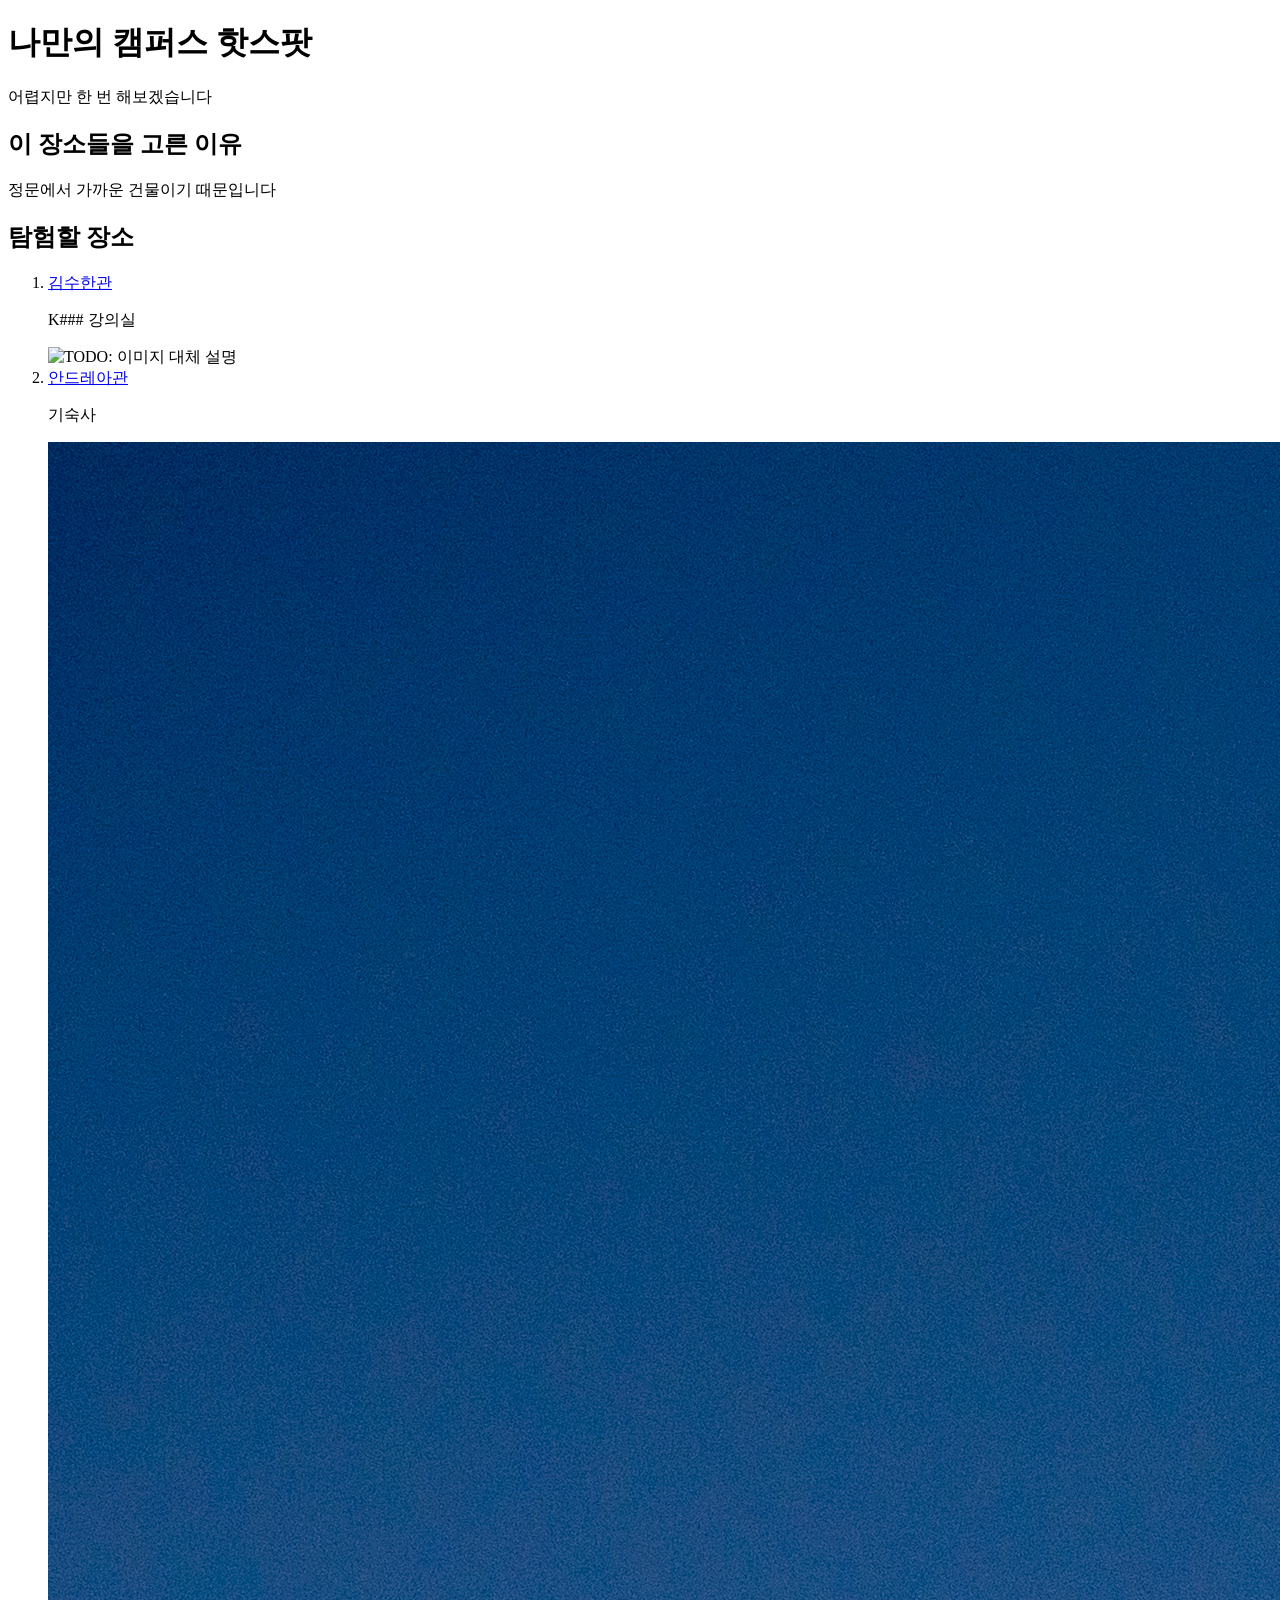
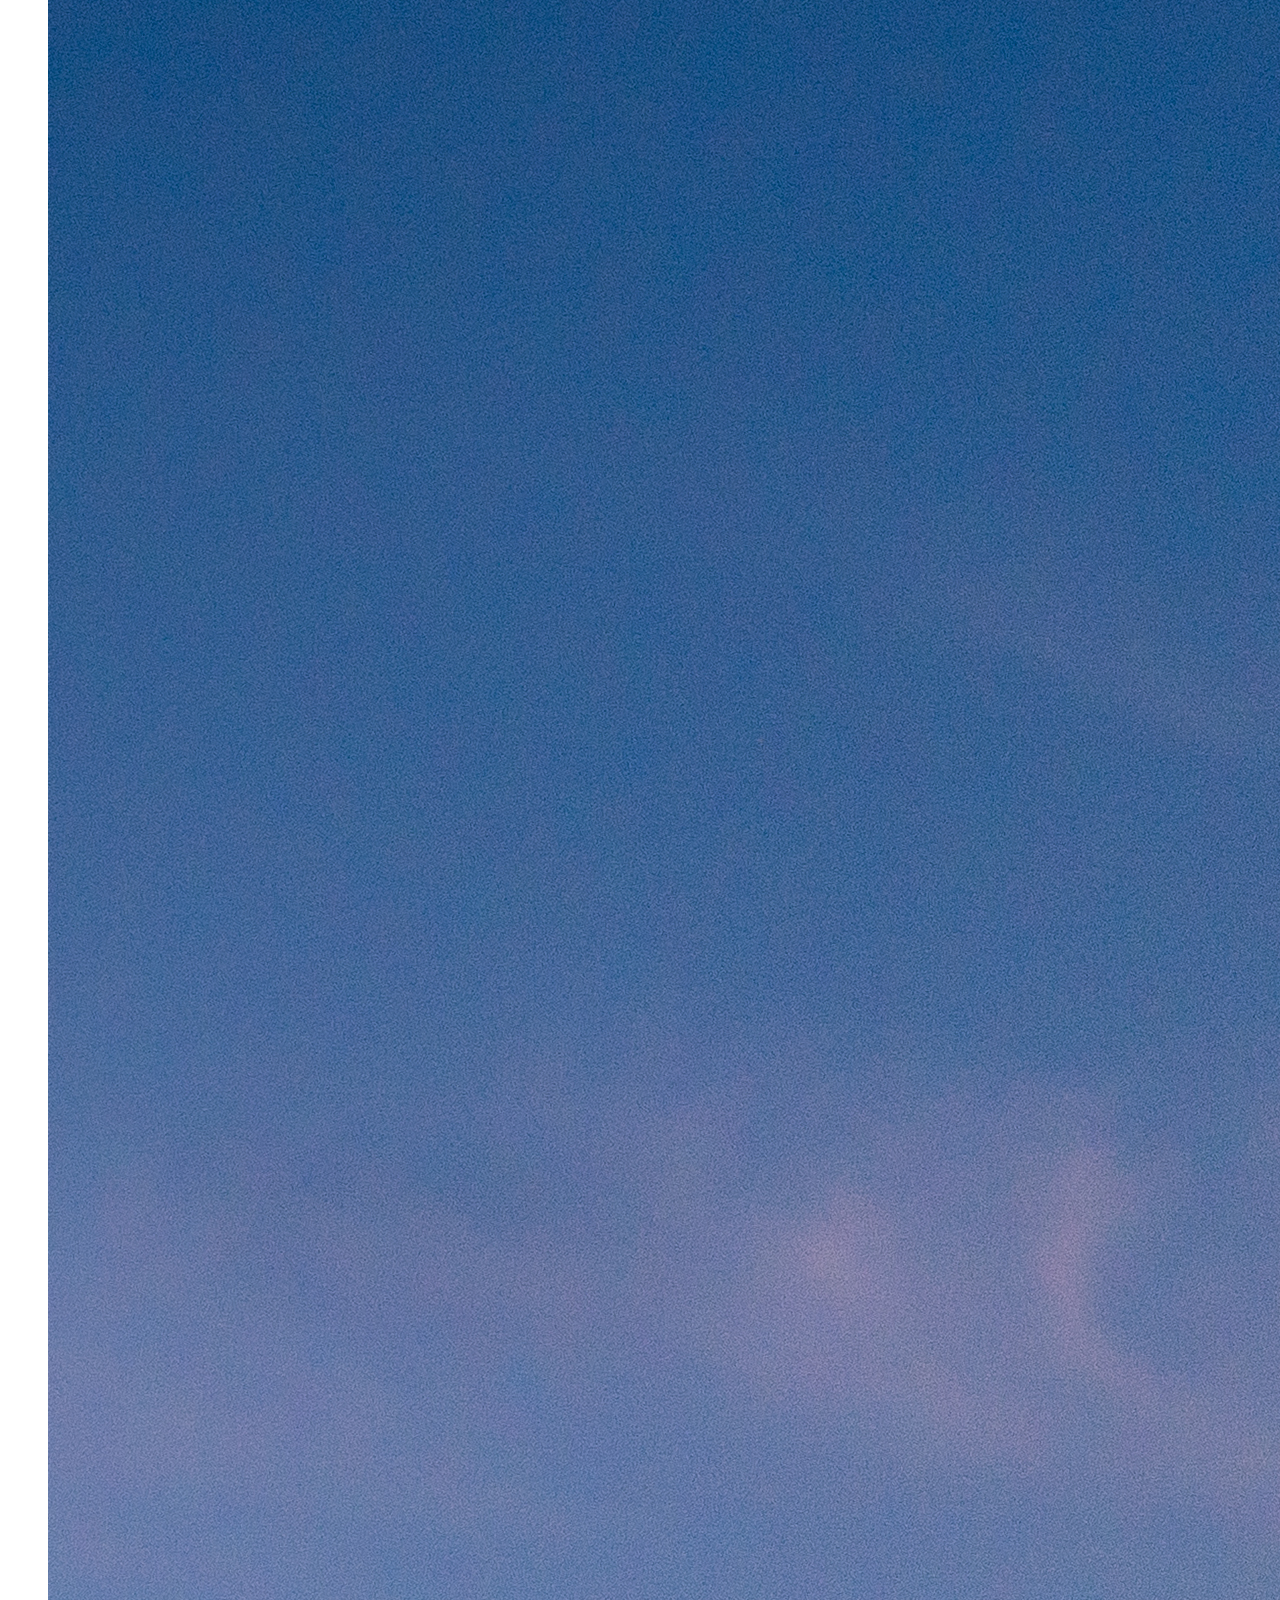
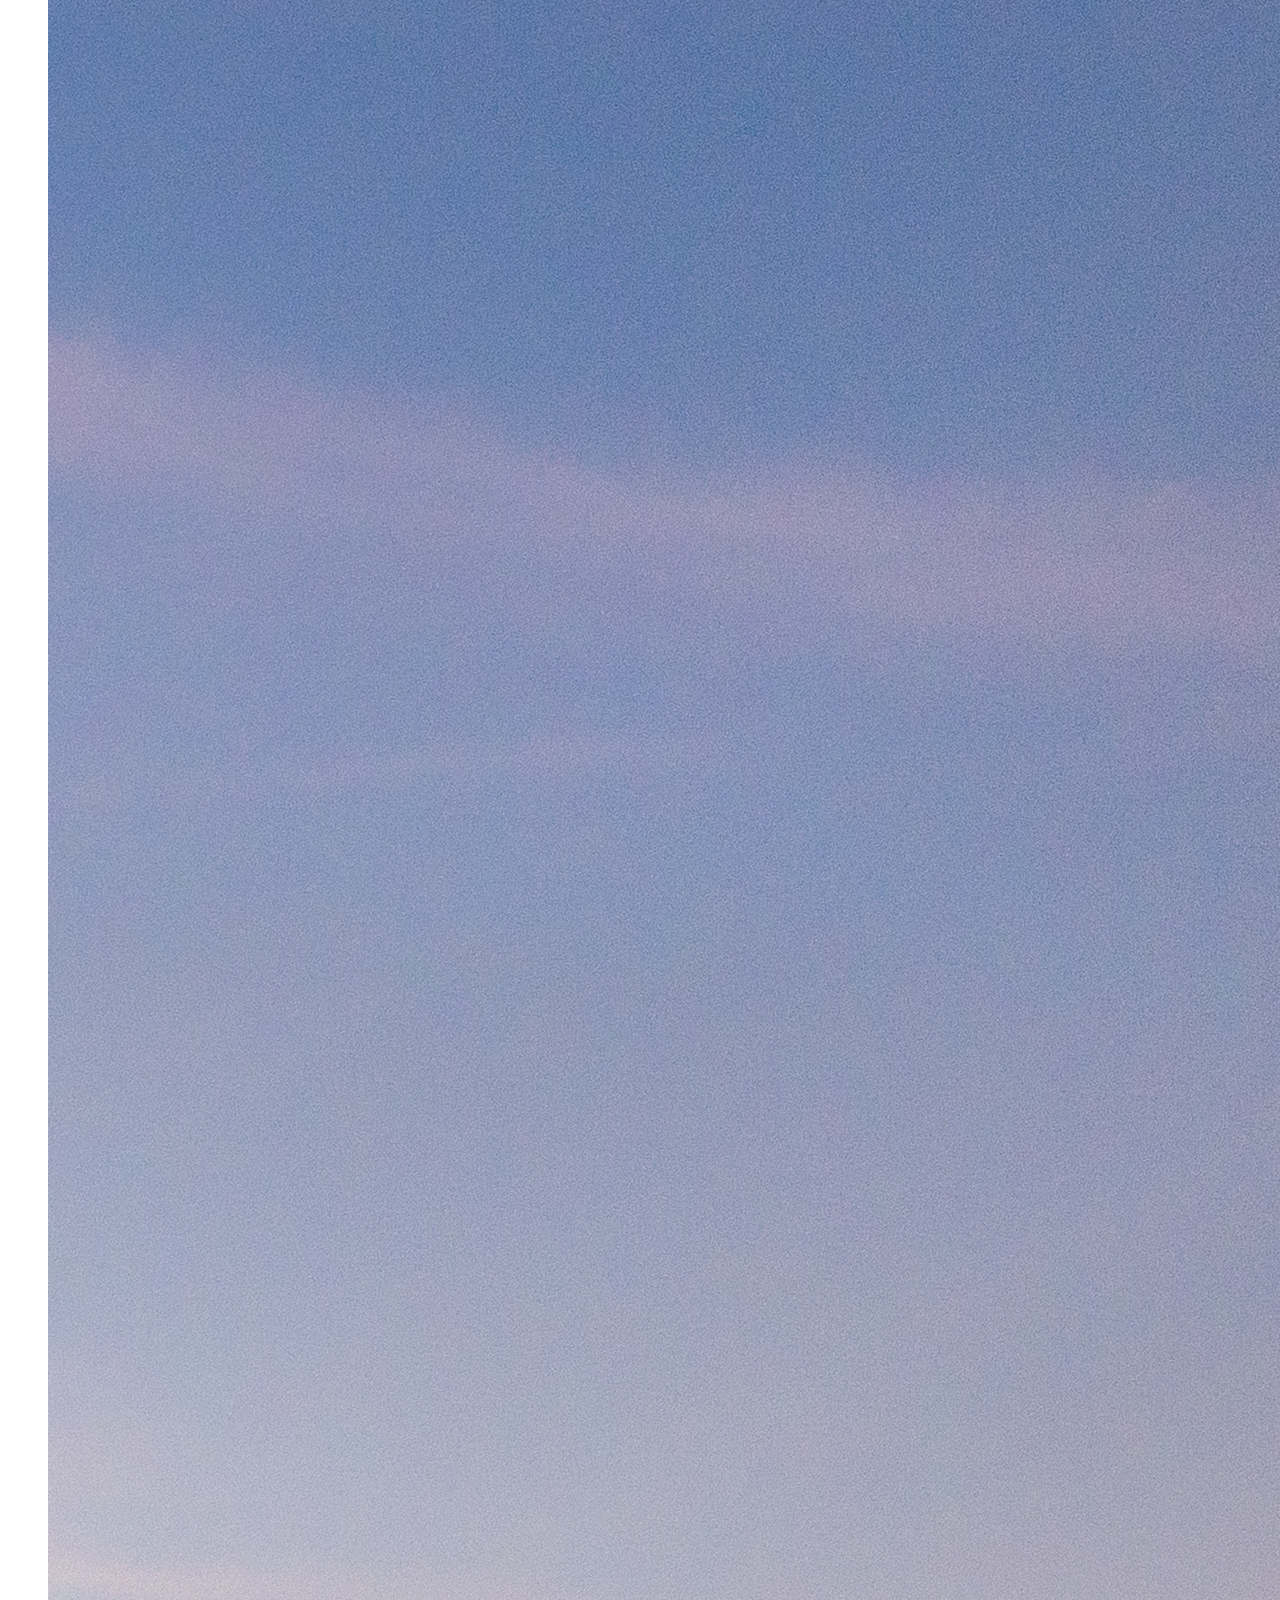
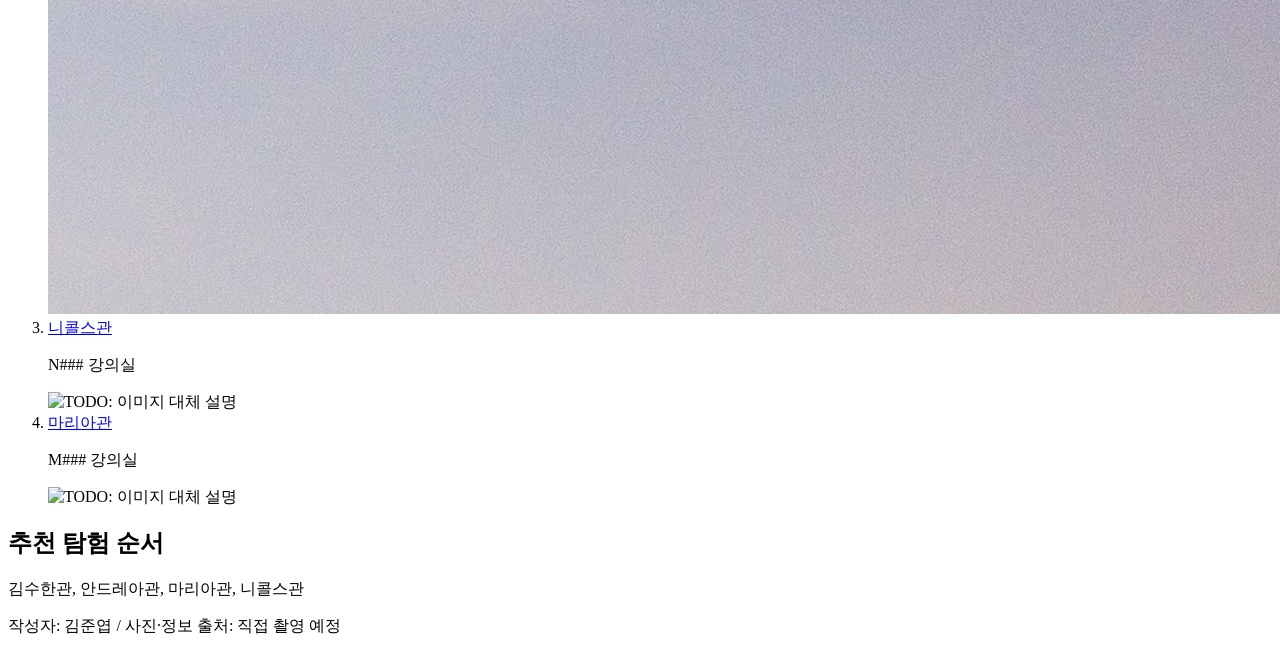
==== index.html @ 00829111 "2주차 캠퍼스 핫스팟 과제" ====
<!doctype html>
<html lang="ko">
  <head>
    <meta charset="utf-8">
    <meta name="viewport" content="width=device-width, initial-scale=1">
    <title>나만의 캠퍼스 핫스팟</title>
  </head>
  <body>
    <h1>나만의 캠퍼스 핫스팟</h1>
    <p>어렵지만 한 번 해보겠습니다</p>

    <h2>이 장소들을 고른 이유</h2>
    <p>정문에서 가까운 건물이기 때문입니다</p>

    <h2>탐험할 장소</h2>
    <ol>
      <li>
        <a href="kimsuhan.html">김수한관</a>
        <p>K### 강의실</p>
        <img src="images/kimsuhan.jpg" alt="TODO: 이미지 대체 설명">
      </li>
      <li>
        <a href="andrea.html">안드레아관</a>
        <p>기숙사</p>
        <img src="images/andrea.jpg" alt="TODO: 이미지 대체 설명">
      </li>
      <li>
        <a href="nichols.html">니콜스관</a>
        <p>N### 강의실</p>
        <img src="images/nichols.jpg" alt="TODO: 이미지 대체 설명">
      </li>
      <li>
        <a href="maria.html">마리아관</a>
        <p>M### 강의실</p>
        <img src="images/maria.jpg" alt="TODO: 이미지 대체 설명">
      </li>
    </ol>

    <h2>추천 탐험 순서</h2>
    <p>김수한관, 안드레아관, 마리아관, 니콜스관</p>

    <footer>
      <p>작성자: 김준엽 / 사진·정보 출처: 직접 촬영 예정</p>
    </footer>
  </body>
</html>
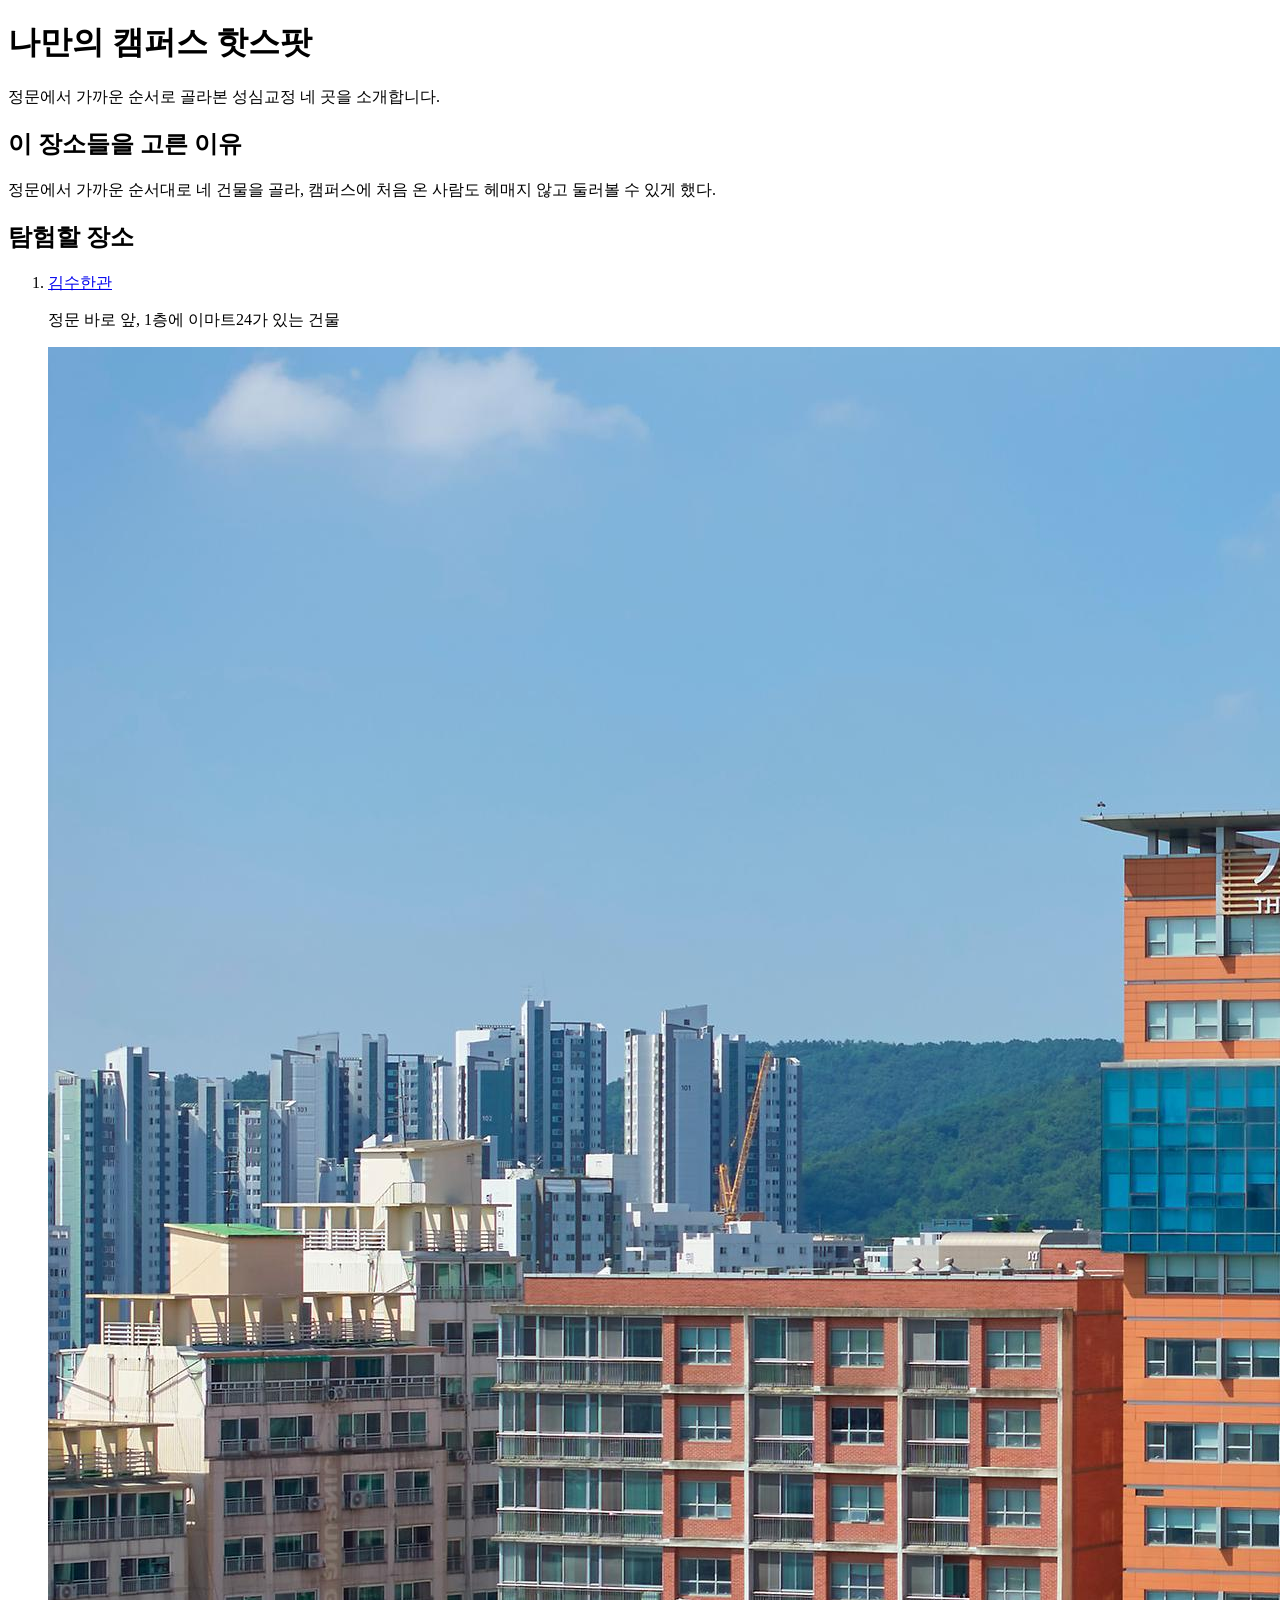
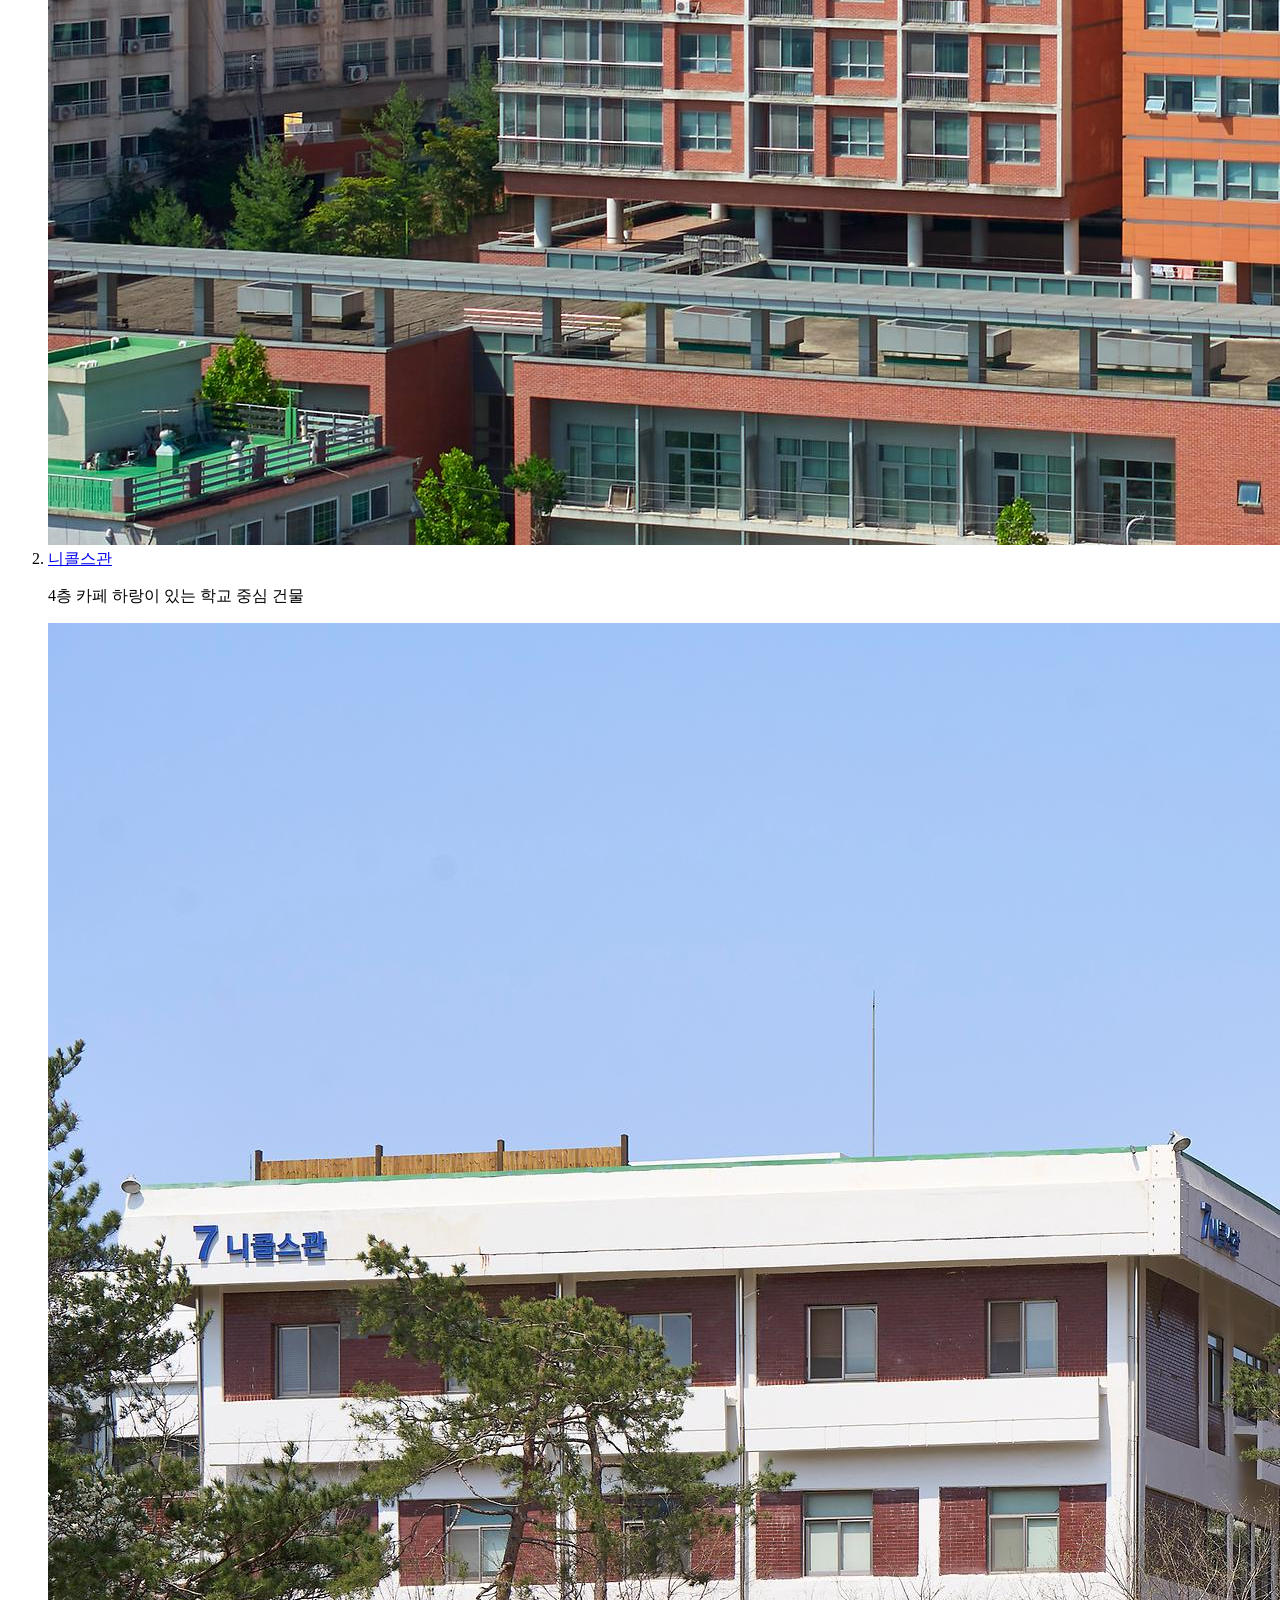
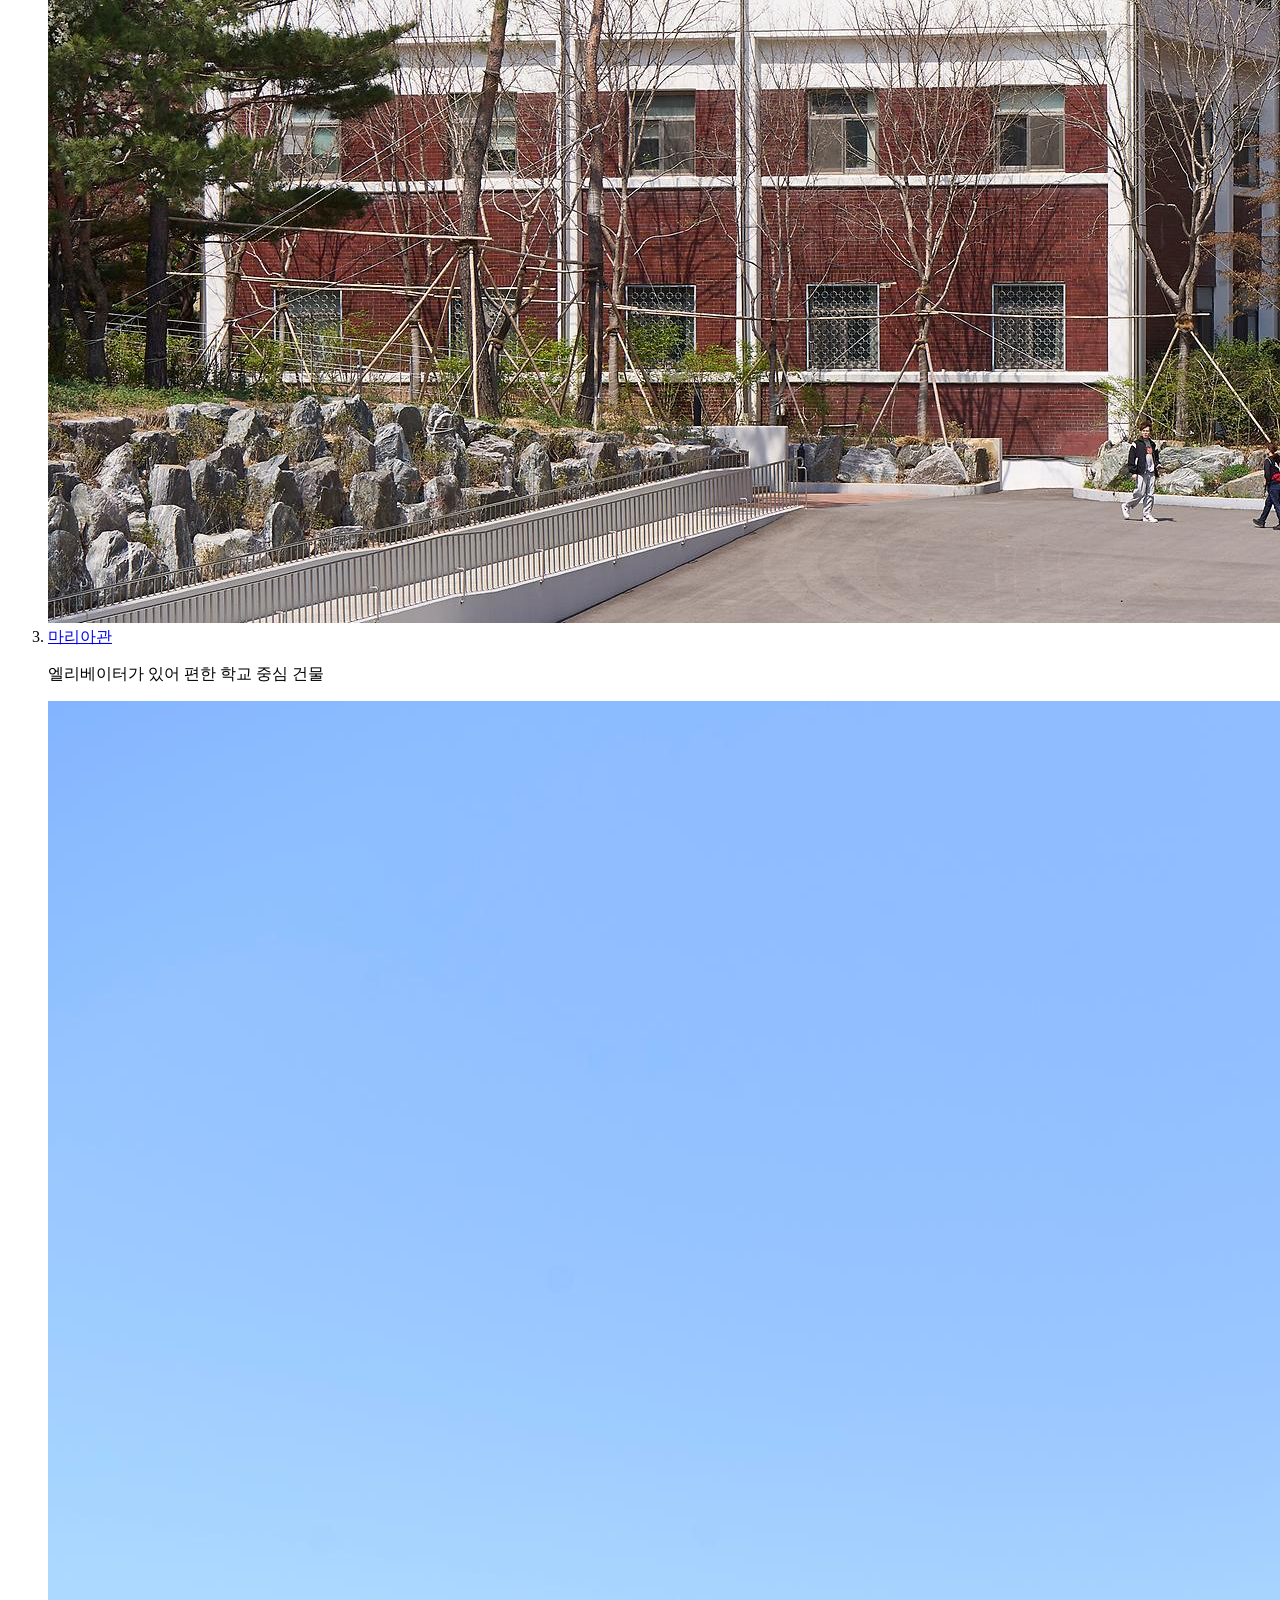
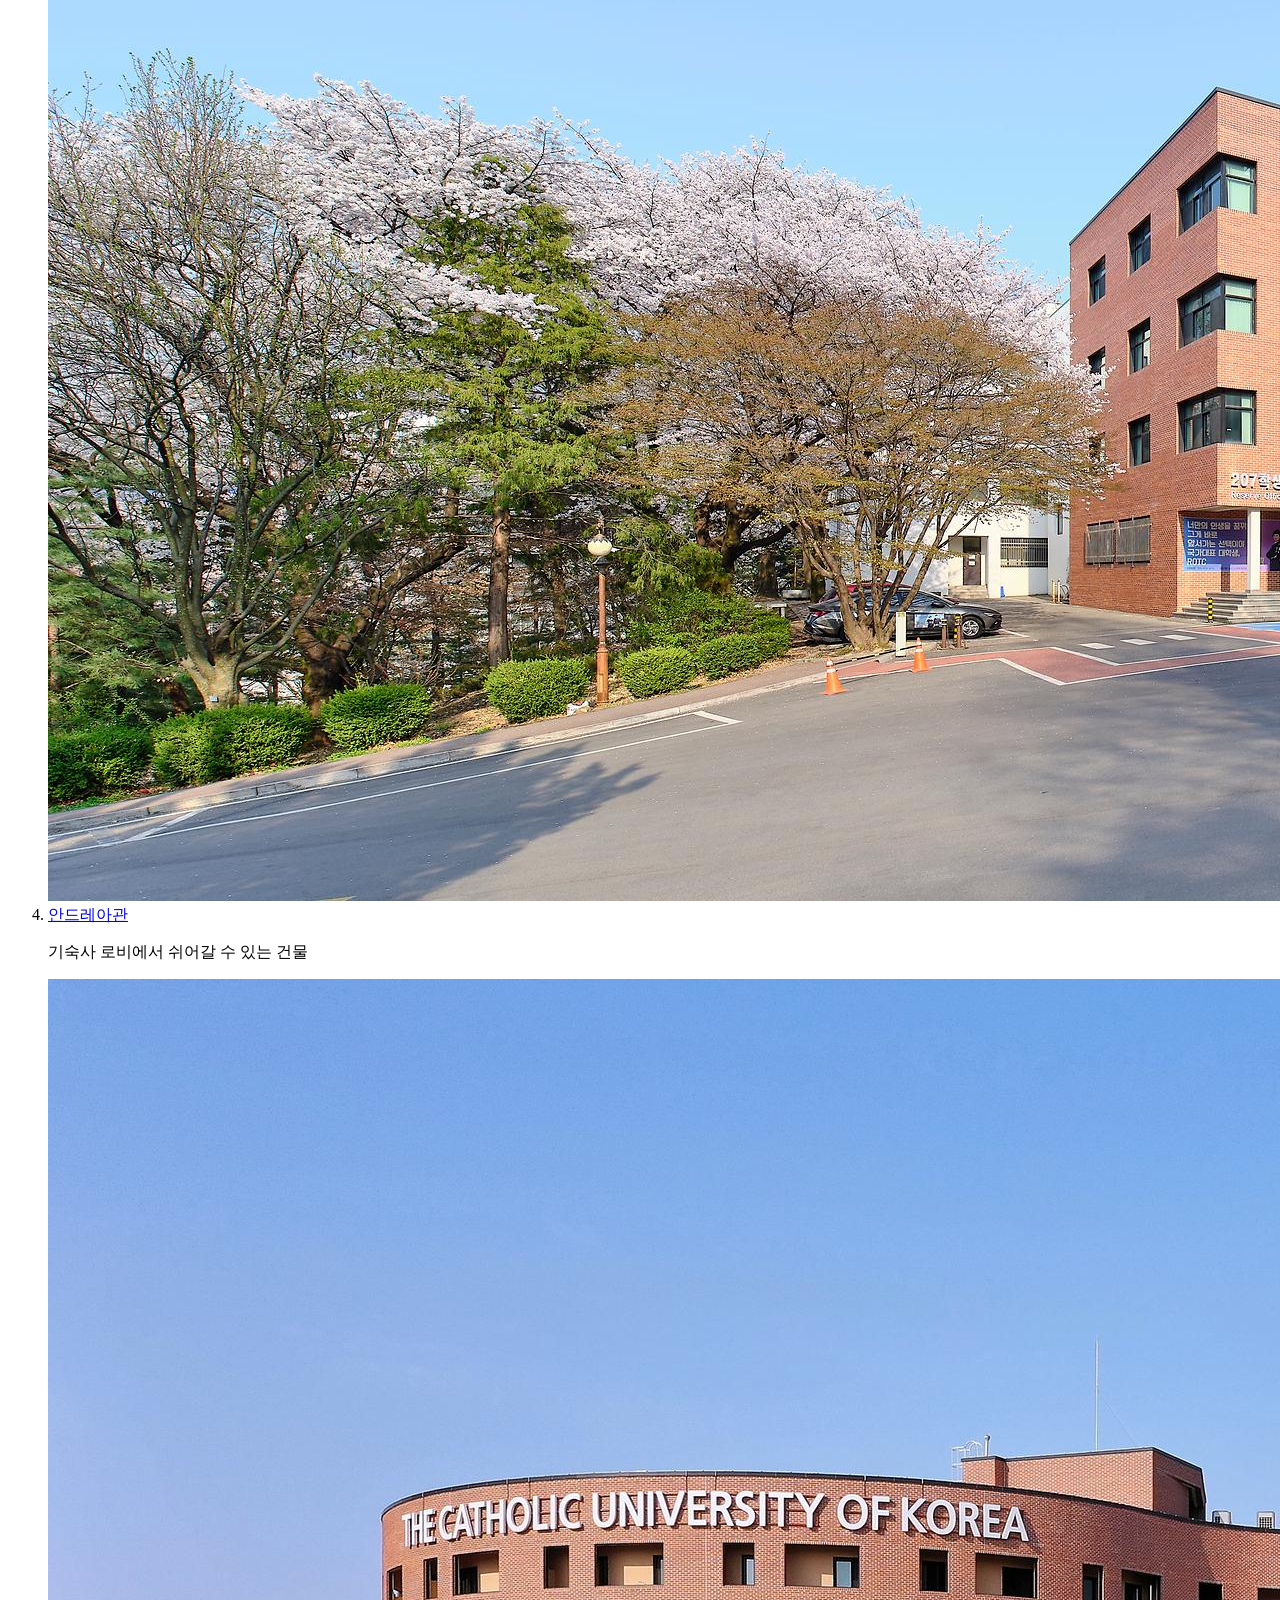
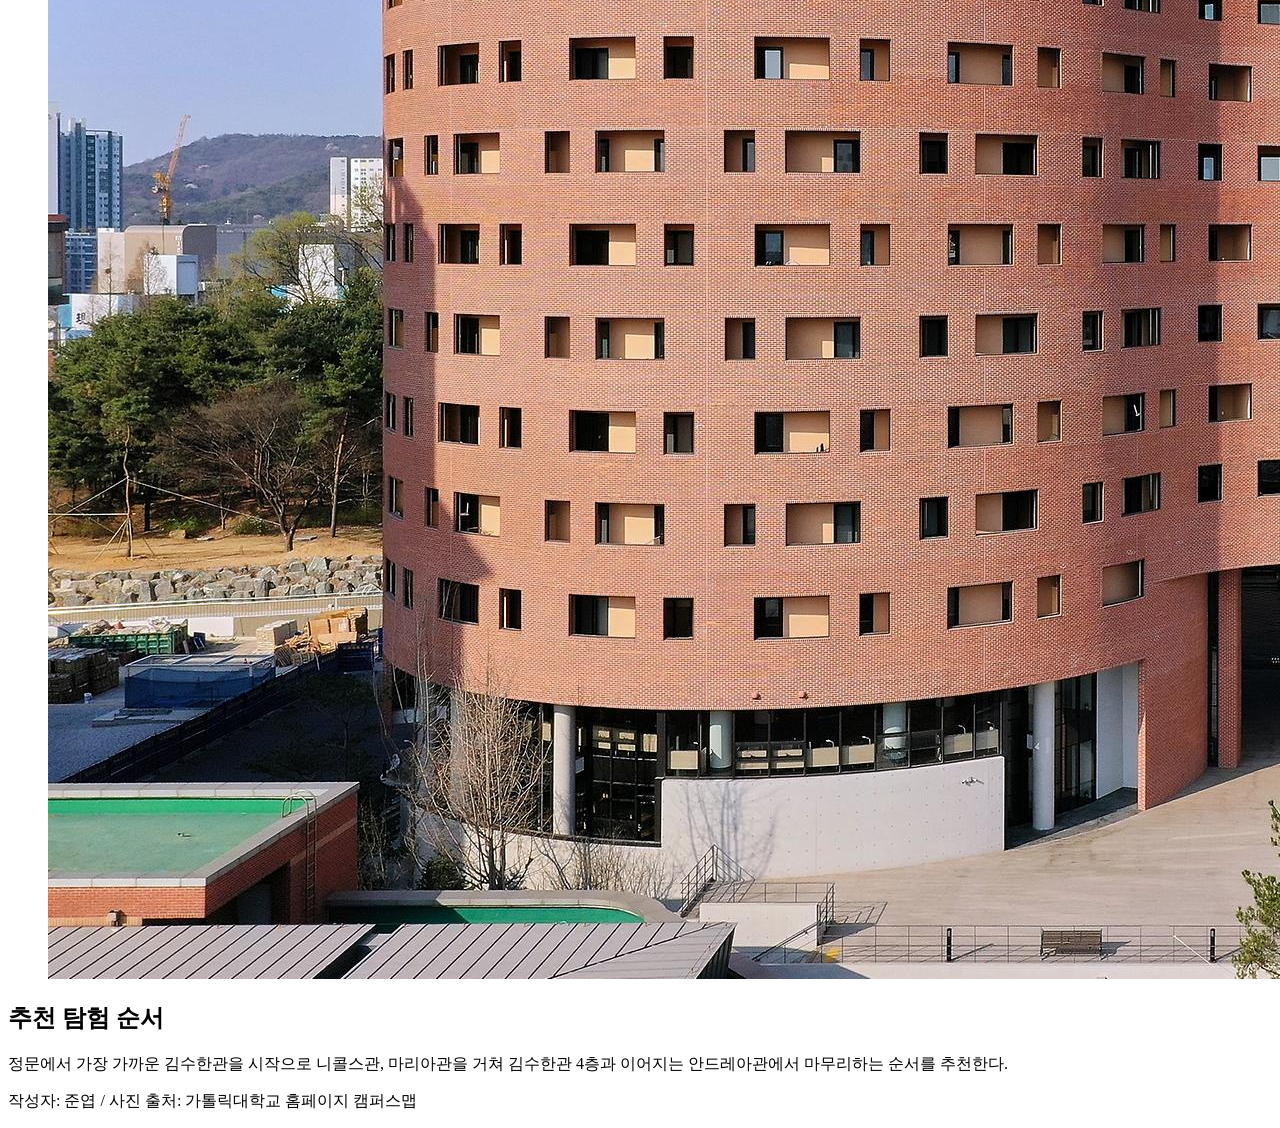
==== commit 4415d354: "안드레아관 및 index.html 내용 완성" ====
--- a/index.html
+++ b/index.html
@@ -7,40 +7,40 @@
   </head>
   <body>
     <h1>나만의 캠퍼스 핫스팟</h1>
-    <p>어렵지만 한 번 해보겠습니다</p>
+    <p>정문에서 가까운 순서로 골라본 성심교정 네 곳을 소개합니다.</p>
 
     <h2>이 장소들을 고른 이유</h2>
-    <p>정문에서 가까운 건물이기 때문입니다</p>
+    <p>정문에서 가까운 순서대로 네 건물을 골라, 캠퍼스에 처음 온 사람도 헤매지 않고 둘러볼 수 있게 했다.</p>
 
     <h2>탐험할 장소</h2>
     <ol>
       <li>
         <a href="kimsuhan.html">김수한관</a>
-        <p>K### 강의실</p>
-        <img src="images/kimsuhan.jpg" alt="TODO: 이미지 대체 설명">
+        <p>정문 바로 앞, 1층에 이마트24가 있는 건물</p>
+        <img src="images/kimsuhan.jpg" alt="정문 앞에 위치한 김수한관 건물 전경">
+      </li>
+      <li>
+        <a href="nichols.html">니콜스관</a>
+        <p>4층 카페 하랑이 있는 학교 중심 건물</p>
+        <img src="images/nichols.jpg" alt="학교 중심에 위치한 니콜스관 건물 전경">
+      </li>
+      <li>
+        <a href="maria.html">마리아관</a>
+        <p>엘리베이터가 있어 편한 학교 중심 건물</p>
+        <img src="images/maria.jpg" alt="학교 중심에 위치한 마리아관 건물 전경">
       </li>
       <li>
         <a href="andrea.html">안드레아관</a>
-        <p>기숙사</p>
-        <img src="images/andrea.jpg" alt="TODO: 이미지 대체 설명">
-      </li>
-      <li>
-        <a href="nichols.html">니콜스관</a>
-        <p>N### 강의실</p>
-        <img src="images/nichols.jpg" alt="TODO: 이미지 대체 설명">
-      </li>
-      <li>
-        <a href="maria.html">마리아관</a>
-        <p>M### 강의실</p>
-        <img src="images/maria.jpg" alt="TODO: 이미지 대체 설명">
+        <p>기숙사 로비에서 쉬어갈 수 있는 건물</p>
+        <img src="images/andrea.jpg" alt="안드레아관 기숙사 건물 전경">
       </li>
     </ol>
 
     <h2>추천 탐험 순서</h2>
-    <p>김수한관, 안드레아관, 마리아관, 니콜스관</p>
+    <p>정문에서 가장 가까운 김수한관을 시작으로 니콜스관, 마리아관을 거쳐 김수한관 4층과 이어지는 안드레아관에서 마무리하는 순서를 추천한다.</p>
 
     <footer>
-      <p>작성자: 김준엽 / 사진·정보 출처: 직접 촬영 예정</p>
+      <p>작성자: 준엽 / 사진 출처: 가톨릭대학교 홈페이지 캠퍼스맵</p>
     </footer>
   </body>
 </html>
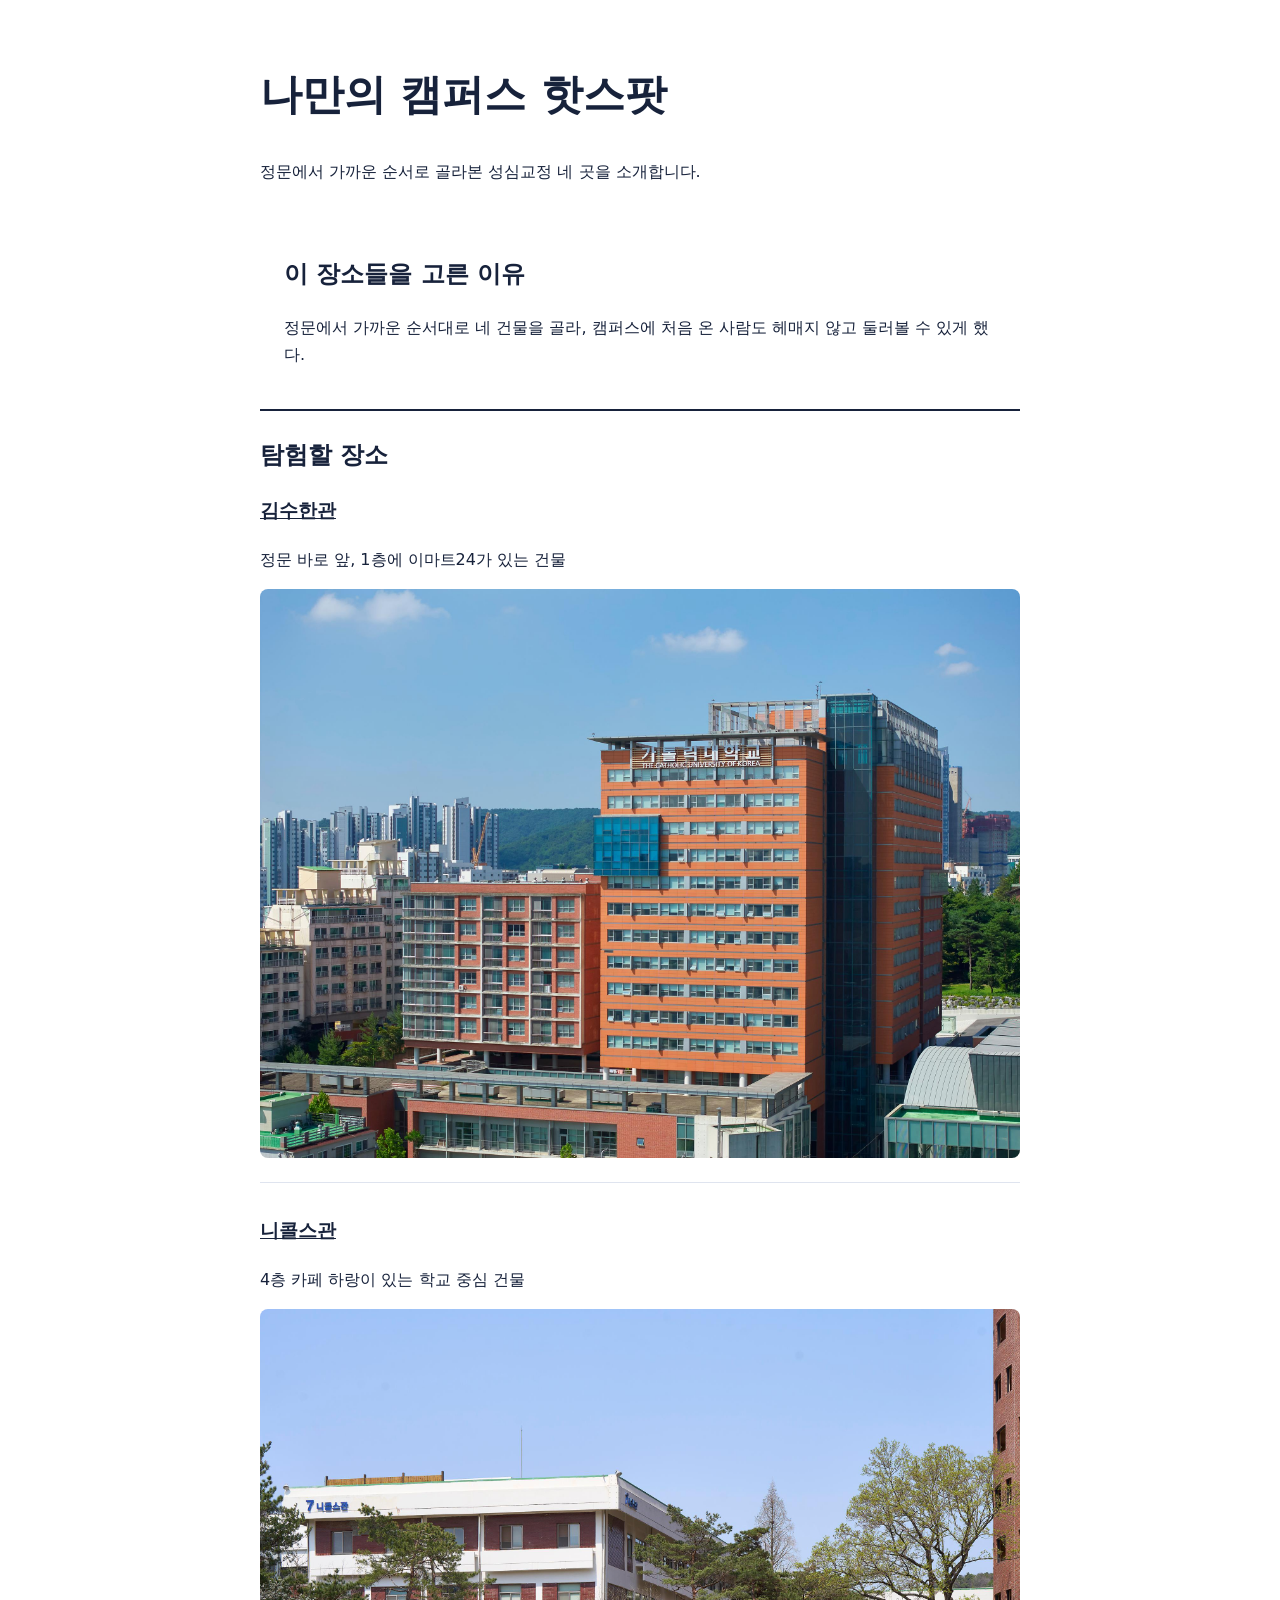
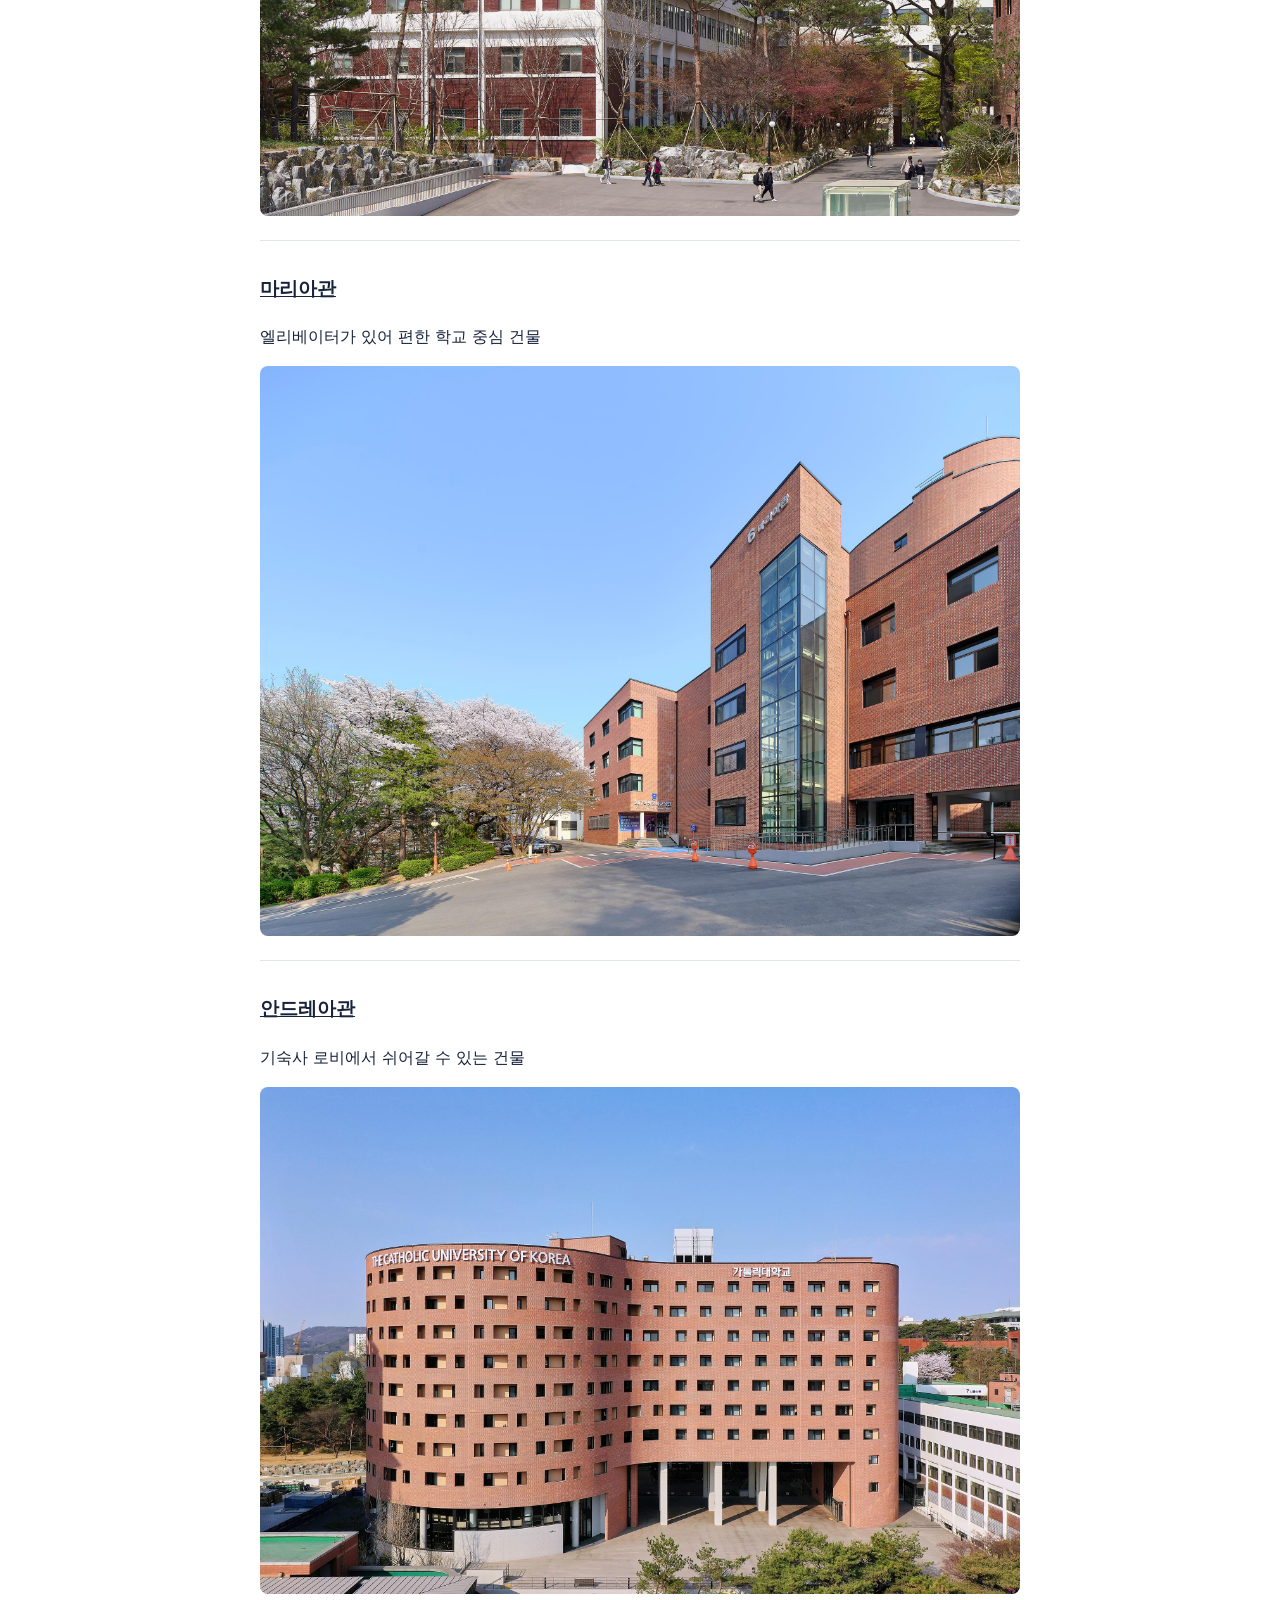
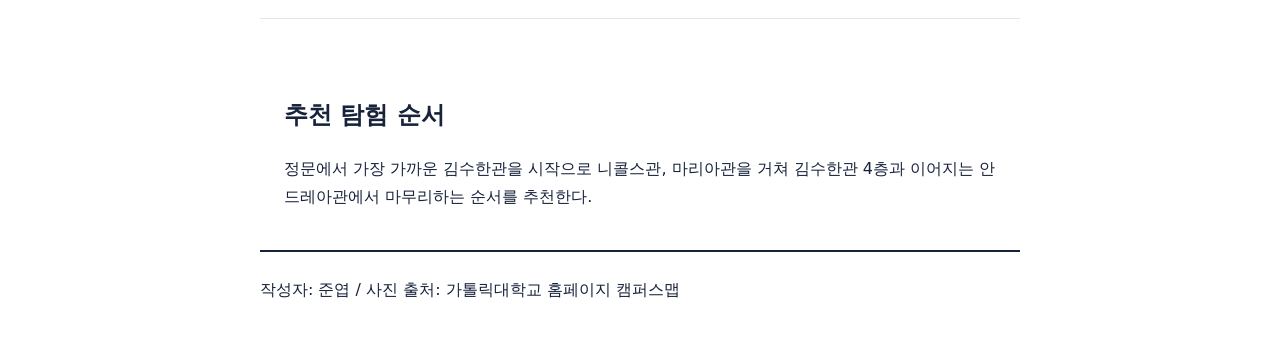
==== commit df7984b6: "3주차: CSS로 4가지 페이지 분위기 적용" ====
--- a/index.html
+++ b/index.html
@@ -4,43 +4,55 @@
     <meta charset="utf-8">
     <meta name="viewport" content="width=device-width, initial-scale=1">
     <title>나만의 캠퍼스 핫스팟</title>
+    <link rel="stylesheet" href="styles.css">
   </head>
-  <body>
-    <h1>나만의 캠퍼스 핫스팟</h1>
-    <p>정문에서 가까운 순서로 골라본 성심교정 네 곳을 소개합니다.</p>
+  <body class="page-home">
+    <div class="page">
+      <header>
+        <h1>나만의 캠퍼스 핫스팟</h1>
+        <p>정문에서 가까운 순서로 골라본 성심교정 네 곳을 소개합니다.</p>
+      </header>
 
-    <h2>이 장소들을 고른 이유</h2>
-    <p>정문에서 가까운 순서대로 네 건물을 골라, 캠퍼스에 처음 온 사람도 헤매지 않고 둘러볼 수 있게 했다.</p>
+      <main>
+        <section class="panel">
+          <h2>이 장소들을 고른 이유</h2>
+          <p>정문에서 가까운 순서대로 네 건물을 골라, 캠퍼스에 처음 온 사람도 헤매지 않고 둘러볼 수 있게 했다.</p>
+        </section>
 
-    <h2>탐험할 장소</h2>
-    <ol>
-      <li>
-        <a href="kimsuhan.html">김수한관</a>
-        <p>정문 바로 앞, 1층에 이마트24가 있는 건물</p>
-        <img src="images/kimsuhan.jpg" alt="정문 앞에 위치한 김수한관 건물 전경">
-      </li>
-      <li>
-        <a href="nichols.html">니콜스관</a>
-        <p>4층 카페 하랑이 있는 학교 중심 건물</p>
-        <img src="images/nichols.jpg" alt="학교 중심에 위치한 니콜스관 건물 전경">
-      </li>
-      <li>
-        <a href="maria.html">마리아관</a>
-        <p>엘리베이터가 있어 편한 학교 중심 건물</p>
-        <img src="images/maria.jpg" alt="학교 중심에 위치한 마리아관 건물 전경">
-      </li>
-      <li>
-        <a href="andrea.html">안드레아관</a>
-        <p>기숙사 로비에서 쉬어갈 수 있는 건물</p>
-        <img src="images/andrea.jpg" alt="안드레아관 기숙사 건물 전경">
-      </li>
-    </ol>
+        <h2>탐험할 장소</h2>
+        <article class="place-card">
+          <h3><a href="kimsuhan.html">김수한관</a></h3>
+          <p>정문 바로 앞, 1층에 이마트24가 있는 건물</p>
+          <img src="images/kimsuhan.jpg" alt="정문 앞에 위치한 김수한관 건물 전경">
+        </article>
 
-    <h2>추천 탐험 순서</h2>
-    <p>정문에서 가장 가까운 김수한관을 시작으로 니콜스관, 마리아관을 거쳐 김수한관 4층과 이어지는 안드레아관에서 마무리하는 순서를 추천한다.</p>
+        <article class="place-card">
+          <h3><a href="nichols.html">니콜스관</a></h3>
+          <p>4층 카페 하랑이 있는 학교 중심 건물</p>
+          <img src="images/nichols.jpg" alt="학교 중심에 위치한 니콜스관 건물 전경">
+        </article>
 
-    <footer>
-      <p>작성자: 준엽 / 사진 출처: 가톨릭대학교 홈페이지 캠퍼스맵</p>
-    </footer>
+        <article class="place-card">
+          <h3><a href="maria.html">마리아관</a></h3>
+          <p>엘리베이터가 있어 편한 학교 중심 건물</p>
+          <img src="images/maria.jpg" alt="학교 중심에 위치한 마리아관 건물 전경">
+        </article>
+
+        <article class="place-card">
+          <h3><a href="andrea.html">안드레아관</a></h3>
+          <p>기숙사 로비에서 쉬어갈 수 있는 건물</p>
+          <img src="images/andrea.jpg" alt="안드레아관 기숙사 건물 전경">
+        </article>
+
+        <section class="panel">
+          <h2>추천 탐험 순서</h2>
+          <p>정문에서 가장 가까운 김수한관을 시작으로 니콜스관, 마리아관을 거쳐 김수한관 4층과 이어지는 안드레아관에서 마무리하는 순서를 추천한다.</p>
+        </section>
+      </main>
+
+      <footer>
+        <p>작성자: 준엽 / 사진 출처: 가톨릭대학교 홈페이지 캠퍼스맵</p>
+      </footer>
+    </div>
   </body>
 </html>
--- a/styles.css
+++ b/styles.css
@@ -0,0 +1,158 @@
+/* ===== 공통 기본 설정 ===== */
+* {
+  box-sizing: border-box;
+}
+
+body {
+  margin: 0;
+  font-family: system-ui, sans-serif;
+  line-height: 1.7;
+}
+
+.page {
+  width: 92%;
+  max-width: 760px;
+  margin: 0 auto;
+  padding: 2rem 0;
+}
+
+.panel {
+  margin: 1.5rem 0;
+  padding: 1.5rem;
+}
+
+img {
+  display: block;
+  max-width: 100%;
+  height: auto;
+  border-radius: 8px;
+}
+
+a {
+  color: inherit;
+}
+
+.action {
+  display: inline-block;
+  padding: 0.7em 1em;
+  border: 2px solid currentColor;
+  border-radius: 8px;
+  margin-top: 0.5rem;
+}
+
+a:hover {
+  text-decoration: underline;
+}
+
+a:focus-visible {
+  outline: 3px solid currentColor;
+  outline-offset: 4px;
+}
+
+header nav a,
+footer nav a {
+  margin-right: 1rem;
+}
+
+/* ===== 프론트페이지: 여행 잡지 느낌 ===== */
+.page-home {
+  background-color: #ffffff;
+  color: #17223b;
+}
+.page-home h1 {
+  font-size: 2.6rem;
+}
+.page-home .panel {
+  border-bottom: 2px solid #17223b;
+}
+.page-home .place-card {
+  margin-bottom: 2rem;
+  padding-bottom: 1.5rem;
+  border-bottom: 1px solid #dfe4ef;
+}
+
+/* ===== 김수한관: 활기차고 편한 느낌 ===== */
+.page-kimsuhan {
+  background-color: #ffffff;
+  color: #2b2b2b;
+}
+.page-kimsuhan h1 {
+  color: #ff7a00;
+}
+.page-kimsuhan .panel {
+  border: 2px solid #ffd8a8;
+  border-radius: 4px;
+  background-color: #fffaf3;
+}
+.page-kimsuhan .action {
+  background-color: #ff7a00;
+  color: white;
+  border-color: #ff7a00;
+}
+
+/* ===== 니콜스관: 카페같은 따뜻한 느낌 ===== */
+.page-nichols {
+  background-color: #faf3e6;
+  color: #45372b;
+  font-family: Georgia, serif;
+}
+.page-nichols .panel {
+  border: 1px solid #c9a876;
+  border-radius: 24px;
+  background-color: #fffdf8;
+}
+.page-nichols .action {
+  border-radius: 24px;
+}
+
+/* ===== 마리아관: 깔끔하고 차분한 느낌 ===== */
+.page-maria {
+  background-color: #f4f3f8;
+  color: #363247;
+}
+.page-maria .panel {
+  background-color: white;
+  border-radius: 4px;
+  box-shadow: 0 4px 12px rgb(54 50 71 / 8%);
+}
+.page-maria .action {
+  border-radius: 2px;
+}
+
+/* ===== 안드레아관: 밤의 편안한 느낌 ===== */
+.page-andrea {
+  background-color: #202235;
+  color: #fff4dc;
+}
+.page-andrea h1 {
+  color: #ffd166;
+}
+.page-andrea .panel {
+  background-color: #2a2c45;
+  border-left: 5px solid #ffd166;
+  border-radius: 4px;
+}
+.page-andrea .action {
+  border-color: #ffd166;
+  color: #ffd166;
+}
+
+/* ===== 모바일 공통 대응 ===== */
+@media (max-width: 600px) {
+  .page {
+    width: 94%;
+    padding: 1rem 0;
+  }
+  .panel {
+    padding: 1rem;
+    margin: 1rem 0;
+  }
+  .page h1 {
+    font-size: 1.8rem;
+  }
+  .action {
+    display: block;
+    text-align: center;
+    padding: 1em;
+  }
+}
